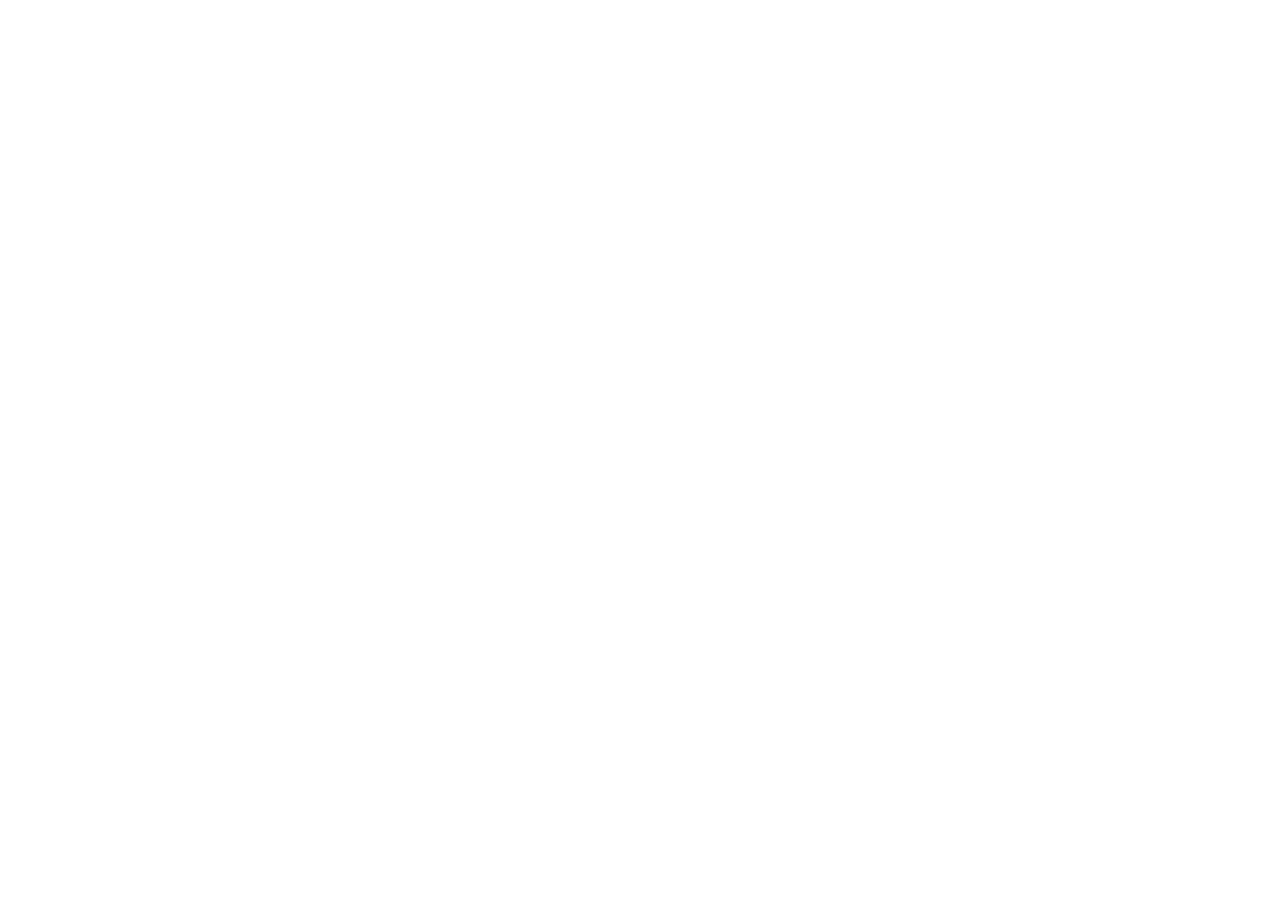
==== OfferList.html @ e4ed4c34 "add home page" ====
<!DOCTYPE html>
<html lang="en">
<head>
    <meta charset="UTF-8">
    <meta name="viewport" content="width=device-width, initial-scale=1.0">
    <meta http-equiv="X-UA-Compatible" content="ie=edge">
    <title>Offer List</title>
</head>
<body>
    
</body>
</html>
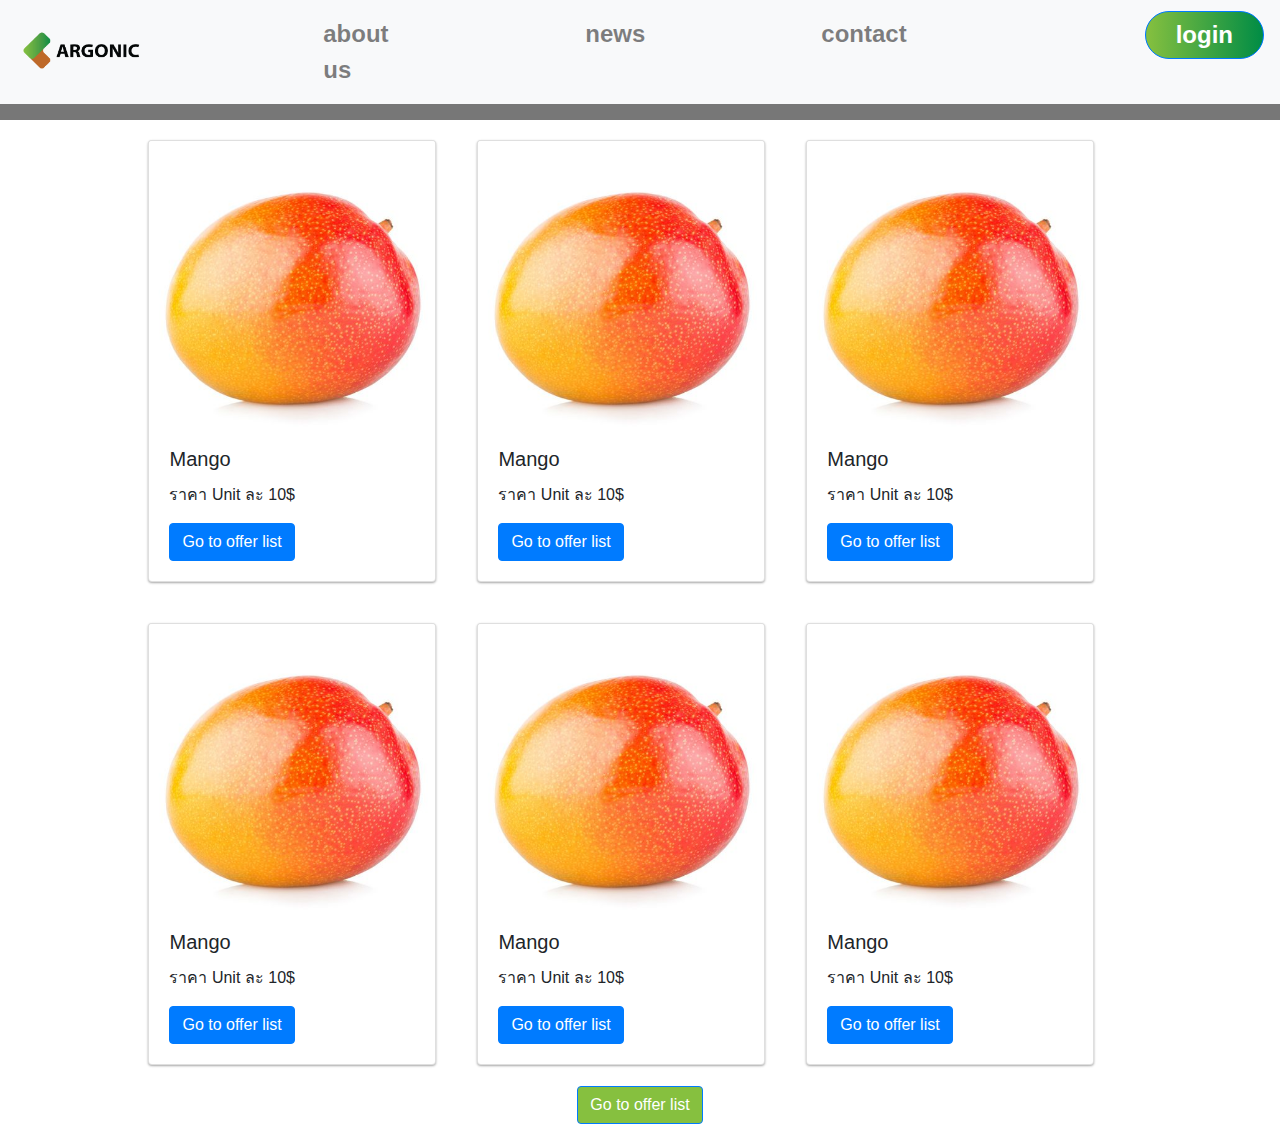
==== commit a67fbcad: "add pupup register and form Offer list" ====
--- a/OfferList.html
+++ b/OfferList.html
@@ -4,9 +4,156 @@
     <meta charset="UTF-8">
     <meta name="viewport" content="width=device-width, initial-scale=1.0">
     <meta http-equiv="X-UA-Compatible" content="ie=edge">
+    <link rel="stylesheet" href="https://stackpath.bootstrapcdn.com/bootstrap/4.3.1/css/bootstrap.min.css" integrity="sha384-ggOyR0iXCbMQv3Xipma34MD+dH/1fQ784/j6cY/iJTQUOhcWr7x9JvoRxT2MZw1T" crossorigin="anonymous">
+    <link rel="stylesheet" href="css/main.css">
     <title>Offer List</title>
 </head>
 <body>
+    <nav class="navbar navbar-expand-lg navbar-light bg-light" id="NavPosition">
+        <a class="navbar-brand" href="#" style="width:10%;"><img src="image/LogoArgo-01.png" alt="" style="width:120%;height:auto"></a>
+        <div class="collapse navbar-collapse" id="navbarNav">
+            <ul class="navbar-nav">
+            <li class="nav-item">
+                <a class="nav-link" href="#" >about us</a>
+            </li>
+            <li class="nav-item">
+                <a class="nav-link" href="#" >news</a>
+            </li>
+            <li class="nav-item">
+                <a class="nav-link" href="#" >contact</a>
+            </li>
+            <li class="nav-item">
+                <button id="login-navbar" type="button" class="btn btn-primary button-green" data-toggle="modal" data-target="#exampleModalLong">login</button>
+            </li>
+            </ul>
+        </div>
+    </nav>
+
+    <div class="modal fade" id="exampleModalLong" tabindex="-1" role="dialog" aria-labelledby="exampleModalLongTitle" aria-hidden="true">
+            <div class="modal-dialog" role="document" >
+                <div class="modal-content">
+                    <div class="modal-body">
+                        <div style="width: 100%;text-align: center;">
+                            <img src="image/LogoArgo-01.png" alt="">
+                        </div>
+                        <form>
+                            <div class="form-group">
+                                <label for="exampleInputEmail1">Username</label>
+                                <input type="text" class="form-control" id="exampleInputEmail1" aria-describedby="emailHelp" placeholder="Enter Username">
+                            </div>
+                            <div class="form-group">
+                                <label for="exampleInputPassword1">Password</label>
+                                <input type="password" class="form-control" id="exampleInputPassword1" placeholder="Enter Password">
+                            </div>
+                            <div style="width: 100%;text-align: center;margin-top:50px">
+                                <!-- <button type="submit" class="btn btn-primary button-green" id="popup-register">Submit</button> -->
+                                <button type="button" class="btn btn-primary button-green" data-toggle="modal" data-target="#exampleModalScrollable" id="popup-register">Register</button>
+                                <button type="submit" class="btn btn-primary button-green" id="popup-login">Submit</button>
+                            </div>
+                        </form>
+                    </div>
+                </div>
+                <!-- <img src="image/objpopup-01.png" alt="" style="width:50%;height:auto;bottom:0px;right:1px;"> -->
+            </div>
+        </div>
     
+        <div class="modal fade" id="exampleModalScrollable" tabindex="-1" role="dialog" aria-labelledby="exampleModalScrollableTitle" aria-hidden="true">
+            <div class="modal-dialog modal-dialog-scrollable" role="document">
+                <div class="modal-content">
+                <div class="modal-body">
+                    <div style="width: 100%;text-align: center;">
+                        <img src="image/LogoArgo-01.png" alt="">
+                    </div>
+                    <form>
+                        <div class="form-group">
+                            <label for="exampleInputEmail1">Country</label>
+                            <input type="text" class="form-control" id="exampleInputEmail1" aria-describedby="emailHelp" placeholder="Enter Country">
+                        </div>
+                        <div class="form-group">
+                            <label for="exampleInputEmail1">Name</label>
+                            <input type="text" class="form-control" id="exampleInputEmail1" aria-describedby="emailHelp" placeholder="First Name" style="width: 50%;">
+                            <input type="text" class="form-control" id="exampleInputEmail1" aria-describedby="emailHelp" placeholder="Last Name " style="display:inline-block;width: 50%;">
+                        </div>
+                        <div class="form-group">
+                            <label for="exampleInputEmail1">Phone Number</label>
+                            <input type="text" class="form-control" id="exampleInputEmail1" aria-describedby="emailHelp" placeholder="Enter Phone Number">
+                        </div>
+                        <div class="form-group">
+                            <label for="exampleInputEmail1">Email</label>
+                            <input type="email" class="form-control" id="exampleInputEmail1" aria-describedby="emailHelp" placeholder="Enter Email">
+                        </div>
+                        <div class="form-group">
+                            <label for="exampleInputEmail1">Password</label>
+                            <input type="password" class="form-control" id="exampleInputEmail1" aria-describedby="emailHelp" placeholder="Enter Password">
+                        </div>
+                                    
+                        <div style="width: 100%;text-align: center;margin-top:50px">
+                            <button type="submit" class="btn btn-primary button-green" id="popup-login">Register</button>
+                        </div>
+                    </form>
+                </div>
+            </div>
+        </div>
+    </div>
+
+    <div style="width:100%;height:20px;background-color:#777;margin-top:100px"></div>
+
+    <div id="ShowGoods">
+        <div class="card shadow-design" style="width: 18rem;">
+            <img src="image/mango-test.jpg" class="card-img-top" alt="...">
+            <div class="card-body">
+                <h5 class="card-title">Mango</h5>
+                <p class="card-text">ราคา Unit ละ 10$</p>
+                <a href="#" class="btn btn-primary">Go to offer list</a>
+            </div>
+        </div>
+        <div class="card shadow-design" style="width: 18rem;">
+            <img src="image/mango-test.jpg" class="card-img-top" alt="...">
+            <div class="card-body">
+                <h5 class="card-title">Mango</h5>
+                <p class="card-text">ราคา Unit ละ 10$</p>
+                <a href="#" class="btn btn-primary">Go to offer list</a>
+            </div>
+        </div>
+        <div class="card shadow-design" style="width: 18rem;">
+            <img src="image/mango-test.jpg" class="card-img-top" alt="...">
+            <div class="card-body">
+                <h5 class="card-title">Mango</h5>
+                <p class="card-text">ราคา Unit ละ 10$</p>
+                <a href="#" class="btn btn-primary">Go to offer list</a>
+            </div>
+        </div>
+        <div class="card shadow-design" style="width: 18rem;">
+            <img src="image/mango-test.jpg" class="card-img-top" alt="...">
+            <div class="card-body">
+                <h5 class="card-title">Mango</h5>
+                <p class="card-text">ราคา Unit ละ 10$</p>
+                <a href="#" class="btn btn-primary">Go to offer list</a>
+            </div>
+        </div>
+        <div class="card shadow-design" style="width: 18rem;">
+            <img src="image/mango-test.jpg" class="card-img-top" alt="...">
+            <div class="card-body">
+                <h5 class="card-title">Mango</h5>
+                <p class="card-text">ราคา Unit ละ 10$</p>
+                <a href="#" class="btn btn-primary">Go to offer list</a>
+            </div>
+        </div>
+        <div class="card shadow-design" style="width: 18rem;">
+            <img src="image/mango-test.jpg" class="card-img-top" alt="...">
+            <div class="card-body">
+                <h5 class="card-title">Mango</h5>
+                <p class="card-text">ราคา Unit ละ 10$</p>
+                <a href="#" class="btn btn-primary">Go to offer list</a>
+            </div>
+        </div>   
+        <div style="width: 100%;text-align: center;">
+            <a href="#" class="btn btn-primary" id="ShowMore">Go to offer list</a>            
+        </div> 
+    </div>
+    
+    <script src="https://code.jquery.com/jquery-3.3.1.slim.min.js" integrity="sha384-q8i/X+965DzO0rT7abK41JStQIAqVgRVzpbzo5smXKp4YfRvH+8abtTE1Pi6jizo" crossorigin="anonymous"></script>
+    <script src="https://cdnjs.cloudflare.com/ajax/libs/popper.js/1.14.7/umd/popper.min.js" integrity="sha384-UO2eT0CpHqdSJQ6hJty5KVphtPhzWj9WO1clHTMGa3JDZwrnQq4sF86dIHNDz0W1" crossorigin="anonymous"></script>
+    <script src="https://stackpath.bootstrapcdn.com/bootstrap/4.3.1/js/bootstrap.min.js" integrity="sha384-JjSmVgyd0p3pXB1rRibZUAYoIIy6OrQ6VrjIEaFf/nJGzIxFDsf4x0xIM+B07jRM" crossorigin="anonymous"></script>
 </body>
 </html>--- a/css/main.css
+++ b/css/main.css
@@ -0,0 +1,112 @@
+/* div, img, a{
+    border: 1px solid black;
+} */
+
+body{
+    margin: 0%;
+    padding: 0%;
+    background-image: url("image/test-background.jpg");
+    background-size: 60%;
+}
+.shadow-design {
+    box-shadow: 0 1px 3px rgba(0,0,0,0.12), 0 1px 2px rgba(0,0,0,0.24);
+    transition: all 0.3s cubic-bezier(.25,.8,.25,1);
+}
+.shadow-design:hover {
+    box-shadow: 0 14px 28px rgba(0,0,0,0.25), 0 10px 10px rgba(0,0,0,0.22);
+}
+.button-green{
+    background-image: linear-gradient(90deg,#86c03f ,#008c45);
+    text-align: center;
+    font-weight: bold;
+    font-size: 1em;
+}
+
+/* navbar */
+.nav-item{
+    margin-left: 160px;
+}
+#NavPosition{
+    position: fixed;
+    top: 0%;
+    z-index: 99;
+}
+.navbar-expand-lg{
+    width: 100%;
+    font-size: 1.5em;
+    font-weight: bold;
+}
+.navbar-toggler{
+    margin-right: 10% !important;
+}
+#login-navbar{
+    margin-left:70px;
+    margin-top: 3px;
+    border-radius: 25px;
+    padding: 5px 30px;
+}
+/* navbar */
+
+/* login */
+form{
+    padding: 0 30px;
+}
+.form-group{
+    margin-top: 20px;
+}
+.form-group>input{
+    border-radius: 25px;
+}
+.modal-body>div>img{
+    width: 50%;
+    height: auto;
+}
+#popup-login{
+    border-radius: 25px;
+    padding: 5px 30px;
+}
+#popup-register{
+    border-radius: 25px;
+    padding: 5px 30px;
+}
+/* login */
+
+/* Fill Search */
+#SearchFilltext{
+    width:800px; 
+    margin:150px auto;
+    color: white;
+    font-weight: bold;
+    font-size: 2em;
+    text-align: center;
+}
+/* Fill Search */
+
+/*SomeText*/
+#SomeText{
+    color: black;
+    font-weight: bold;
+    font-size: 3.5em;
+    text-align: center;
+
+}
+/*SomeText*/
+
+/* Show Goods */
+#ShowGoods{
+    padding: 0 10%;
+    display: flex;
+    flex-wrap: wrap;
+}
+.card{
+    margin: 2%;
+}
+/* Show Goods */
+
+/* ShowMore */
+#ShowMore{
+    text-align: center;
+    background-color: #86c03f;
+}
+/* ShowMore */
+
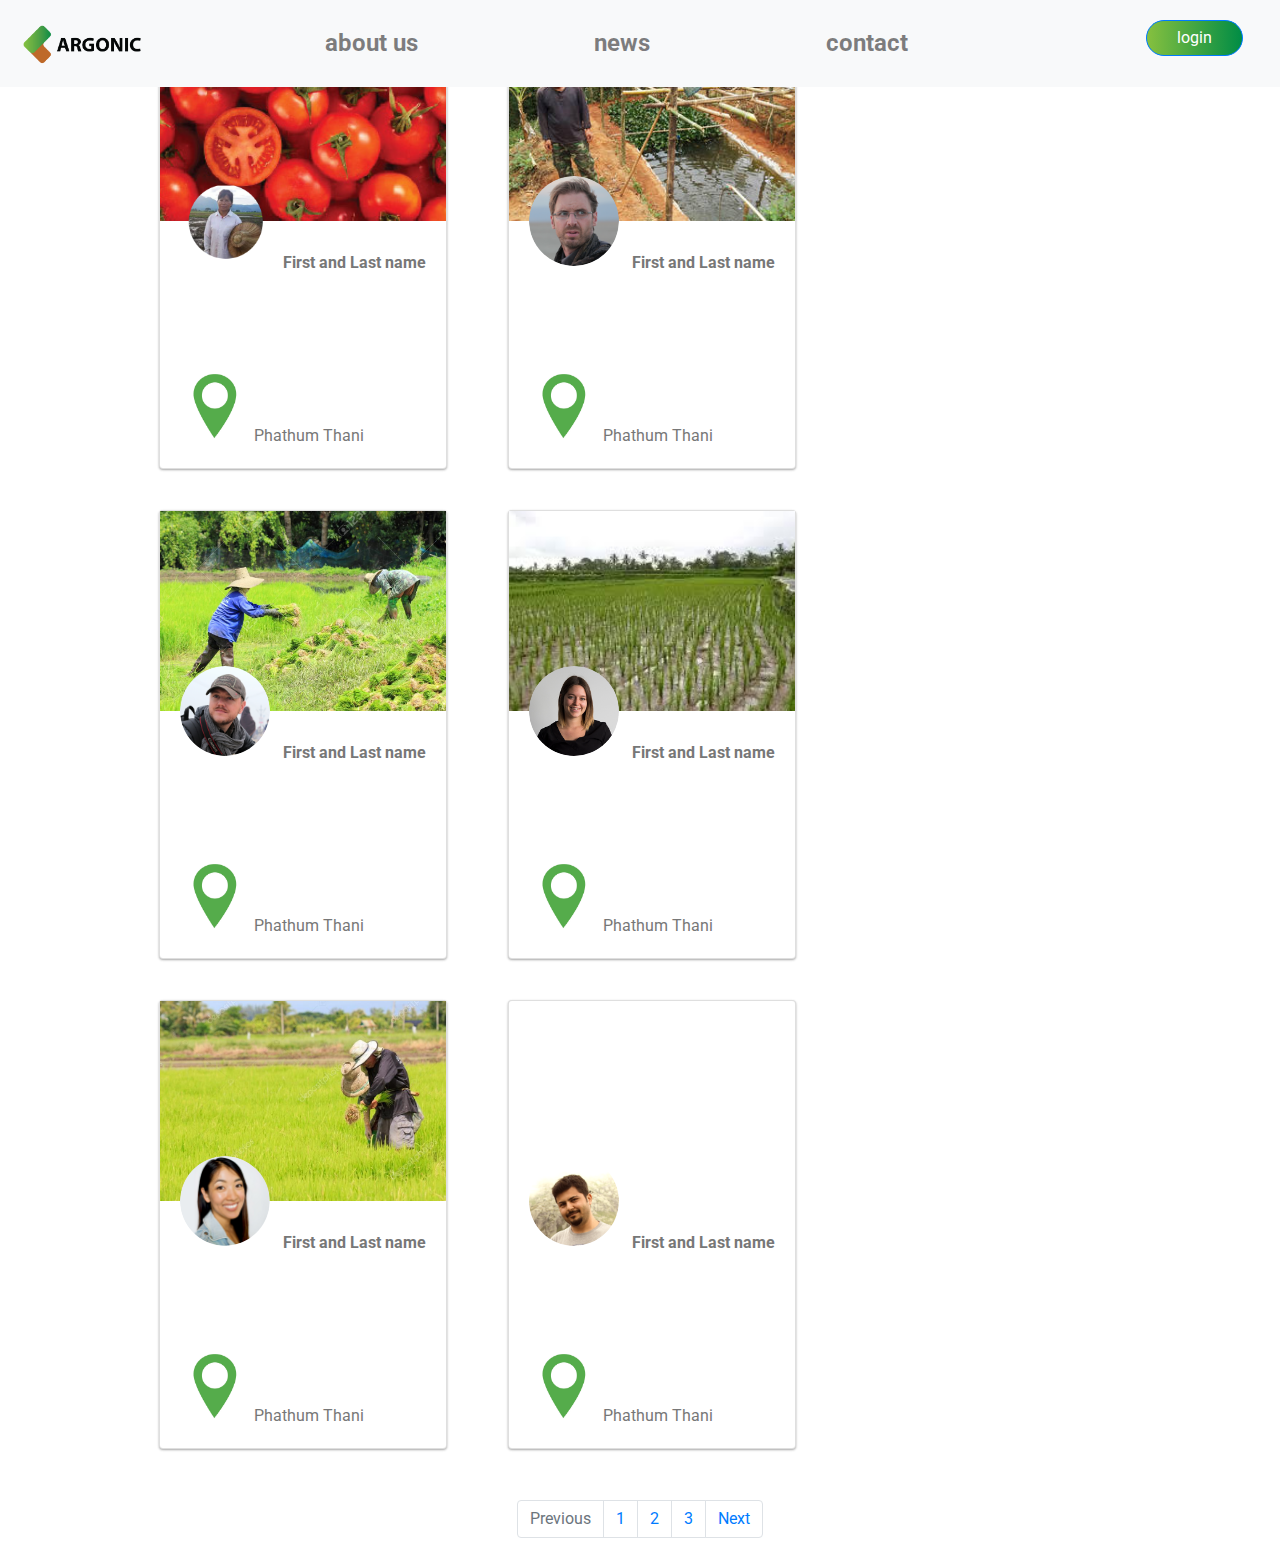
==== commit 98fe6046: "ZZZ" ====
--- a/OfferList.html
+++ b/OfferList.html
@@ -4,23 +4,26 @@
     <meta charset="UTF-8">
     <meta name="viewport" content="width=device-width, initial-scale=1.0">
     <meta http-equiv="X-UA-Compatible" content="ie=edge">
+    <link rel="stylesheet" href="css/main.css">
+    <link rel="stylesheet" href="css/OfferList.css">
     <link rel="stylesheet" href="https://stackpath.bootstrapcdn.com/bootstrap/4.3.1/css/bootstrap.min.css" integrity="sha384-ggOyR0iXCbMQv3Xipma34MD+dH/1fQ784/j6cY/iJTQUOhcWr7x9JvoRxT2MZw1T" crossorigin="anonymous">
-    <link rel="stylesheet" href="css/main.css">
-    <title>Offer List</title>
+    
+    
+    <title>ARGONIC</title>
 </head>
 <body>
     <nav class="navbar navbar-expand-lg navbar-light bg-light" id="NavPosition">
-        <a class="navbar-brand" href="#" style="width:10%;"><img src="image/LogoArgo-01.png" alt="" style="width:120%;height:auto"></a>
+        <a class="navbar-brand" href="#" style="width:10%;"><img src="image/LogoArgo-01.png" alt="" style="width:120%;height:auto;margin-top: 5px;"></a>
         <div class="collapse navbar-collapse" id="navbarNav">
             <ul class="navbar-nav">
             <li class="nav-item">
-                <a class="nav-link" href="#" >about us</a>
+                <a class="nav-link" href="https://www.facebook.com/Kustartup/" target="_blank">about us</a>
             </li>
             <li class="nav-item">
-                <a class="nav-link" href="#" >news</a>
+                <a class="nav-link" href="https://www.thairath.co.th/tags/%E0%B8%9F%E0%B8%B2%E0%B8%A3%E0%B9%8C%E0%B8%A1%E0%B9%80%E0%B8%81%E0%B8%A9%E0%B8%95%E0%B8%A3%E0%B8%AD%E0%B8%B4%E0%B8%99%E0%B8%97%E0%B8%A3%E0%B8%B5%E0%B8%A2%E0%B9%8C" target="_blank">news</a>
             </li>
             <li class="nav-item">
-                <a class="nav-link" href="#" >contact</a>
+                <a class="nav-link" href="https://www.facebook.com/tanakrid.chanburi" target="_blank">contact</a>
             </li>
             <li class="nav-item">
                 <button id="login-navbar" type="button" class="btn btn-primary button-green" data-toggle="modal" data-target="#exampleModalLong">login</button>
@@ -30,128 +33,160 @@
     </nav>
 
     <div class="modal fade" id="exampleModalLong" tabindex="-1" role="dialog" aria-labelledby="exampleModalLongTitle" aria-hidden="true">
-            <div class="modal-dialog" role="document" >
-                <div class="modal-content">
-                    <div class="modal-body">
-                        <div style="width: 100%;text-align: center;">
-                            <img src="image/LogoArgo-01.png" alt="">
-                        </div>
-                        <form>
-                            <div class="form-group">
-                                <label for="exampleInputEmail1">Username</label>
-                                <input type="text" class="form-control" id="exampleInputEmail1" aria-describedby="emailHelp" placeholder="Enter Username">
-                            </div>
-                            <div class="form-group">
-                                <label for="exampleInputPassword1">Password</label>
-                                <input type="password" class="form-control" id="exampleInputPassword1" placeholder="Enter Password">
-                            </div>
-                            <div style="width: 100%;text-align: center;margin-top:50px">
-                                <!-- <button type="submit" class="btn btn-primary button-green" id="popup-register">Submit</button> -->
-                                <button type="button" class="btn btn-primary button-green" data-toggle="modal" data-target="#exampleModalScrollable" id="popup-register">Register</button>
-                                <button type="submit" class="btn btn-primary button-green" id="popup-login">Submit</button>
-                            </div>
-                        </form>
-                    </div>
-                </div>
-                <!-- <img src="image/objpopup-01.png" alt="" style="width:50%;height:auto;bottom:0px;right:1px;"> -->
-            </div>
-        </div>
-    
-        <div class="modal fade" id="exampleModalScrollable" tabindex="-1" role="dialog" aria-labelledby="exampleModalScrollableTitle" aria-hidden="true">
-            <div class="modal-dialog modal-dialog-scrollable" role="document">
-                <div class="modal-content">
+        <div class="modal-dialog" role="document" >
+            <div class="modal-content">
                 <div class="modal-body">
                     <div style="width: 100%;text-align: center;">
                         <img src="image/LogoArgo-01.png" alt="">
                     </div>
                     <form>
                         <div class="form-group">
-                            <label for="exampleInputEmail1">Country</label>
-                            <input type="text" class="form-control" id="exampleInputEmail1" aria-describedby="emailHelp" placeholder="Enter Country">
+                            <label for="exampleInputEmail1">Username</label>
+                            <input type="text" class="form-control" id="exampleInputEmail1" aria-describedby="emailHelp" placeholder="Enter Username">
                         </div>
                         <div class="form-group">
-                            <label for="exampleInputEmail1">Name</label>
-                            <input type="text" class="form-control" id="exampleInputEmail1" aria-describedby="emailHelp" placeholder="First Name" style="width: 50%;">
-                            <input type="text" class="form-control" id="exampleInputEmail1" aria-describedby="emailHelp" placeholder="Last Name " style="display:inline-block;width: 50%;">
+                            <label for="exampleInputPassword1">Password</label>
+                            <input type="password" class="form-control" id="exampleInputPassword1" placeholder="Enter Password">
                         </div>
-                        <div class="form-group">
-                            <label for="exampleInputEmail1">Phone Number</label>
-                            <input type="text" class="form-control" id="exampleInputEmail1" aria-describedby="emailHelp" placeholder="Enter Phone Number">
-                        </div>
-                        <div class="form-group">
-                            <label for="exampleInputEmail1">Email</label>
-                            <input type="email" class="form-control" id="exampleInputEmail1" aria-describedby="emailHelp" placeholder="Enter Email">
-                        </div>
-                        <div class="form-group">
-                            <label for="exampleInputEmail1">Password</label>
-                            <input type="password" class="form-control" id="exampleInputEmail1" aria-describedby="emailHelp" placeholder="Enter Password">
-                        </div>
-                                    
                         <div style="width: 100%;text-align: center;margin-top:50px">
-                            <button type="submit" class="btn btn-primary button-green" id="popup-login">Register</button>
+                            <button type="button" class="btn btn-primary button-green" data-toggle="modal" data-target="#exampleModalScrollable" id="popup-register" data-dismiss="modal">Register</button>
+                            <button type="submit" class="btn btn-primary button-green" id="popup-login">Submit</button>
                         </div>
                     </form>
                 </div>
             </div>
+            <!-- <img src="image/objpopup-01.png" alt="" style="width:50%;height:auto;bottom:0px;right:1px;"> -->
         </div>
     </div>
 
-    <div style="width:100%;height:20px;background-color:#777;margin-top:100px"></div>
+    <div class="modal fade" id="exampleModalScrollable" tabindex="-1" role="dialog" aria-labelledby="exampleModalScrollableTitle" aria-hidden="true">
+        <div class="modal-dialog modal-dialog-scrollable" role="document">
+            <div class="modal-content">
+            <div class="modal-body">
+                <div style="width: 100%;text-align: center;">
+                    <img src="image/LogoArgo-01.png" alt="">
+                </div>
+                <form>
+                    <div class="form-group">
+                        <label for="exampleInputEmail1">Country</label>
+                        <input type="text" class="form-control" id="exampleInputEmail1" aria-describedby="emailHelp" placeholder="Enter Country">
+                    </div>
+                    <label for="exampleInputEmail1">Country</label>
+                    <div class="form-row">
+                            <div class="col">
+                              <input type="text" class="form-control" placeholder="First name">
+                            </div>
+                            <div class="col">
+                              <input type="text" class="form-control" placeholder="Last name">
+                            </div>
+                          </div>
+                    <div class="form-group">
+                        <label for="exampleInputEmail1">Phone Number</label>
+                        <input type="text" class="form-control" id="exampleInputEmail1" aria-describedby="emailHelp" placeholder="Enter Phone Number">
+                    </div>
+                    <div class="form-group">
+                        <label for="exampleInputEmail1">Email</label>
+                        <input type="email" class="form-control" id="exampleInputEmail1" aria-describedby="emailHelp" placeholder="Enter Email">
+                    </div>
+                    <div class="form-group">
+                        <label for="exampleInputEmail1">Password</label>
+                        <input type="password" class="form-control" id="exampleInputEmail1" aria-describedby="emailHelp" placeholder="Enter Password">
+                    </div>
+                                
+                    <div style="width: 100%;text-align: center;margin-top:50px">
+                        <button type="submit" class="btn btn-primary button-green" id="popup-login">Register</button>
+                    </div>
+                </form>
+            </div>
+            </div>
+        </div>
+    </div>
 
     <div id="ShowGoods">
-        <div class="card shadow-design" style="width: 18rem;">
-            <img src="image/mango-test.jpg" class="card-img-top" alt="...">
+    <div class="card shadow-design" style="width: 18rem;">
+        <a href="ProfileGoods.html" style="text-decoration:none;color:#777;">
+            <div class="type-goods" style="background-image: url('image/Untitled-1-02.jpg');"></div>
             <div class="card-body">
-                <h5 class="card-title">Mango</h5>
-                <p class="card-text">ราคา Unit ละ 10$</p>
-                <a href="#" class="btn btn-primary">Go to offer list</a>
+                <div class="picture-vendor" style="background-image:url('image/Pa.png')"></div>
+                <p class="name-vendor">First and Last name</p>
+                <div id="icon-location" style="background-image: url('image/obj-04.jpg');display: inline-block"></div>
+                <p style="display:inline;">Phathum Thani</p>
             </div>
-        </div>
-        <div class="card shadow-design" style="width: 18rem;">
-            <img src="image/mango-test.jpg" class="card-img-top" alt="...">
+        </a>
+    </div>
+    <div class="card shadow-design" style="width: 18rem;">
+        <a href="ProfileGoods.html" style="text-decoration:none;color:#777;">
+            <div class="type-goods" style="background-image: url('image/2e582377a0.jpg');"></div>
             <div class="card-body">
-                <h5 class="card-title">Mango</h5>
-                <p class="card-text">ราคา Unit ละ 10$</p>
-                <a href="#" class="btn btn-primary">Go to offer list</a>
+                <div class="picture-vendor" style="background-image:url('image/will+on+lake.png')"></div>
+                <p class="name-vendor">First and Last name</p>
+                <div id="icon-location" style="background-image: url('image/obj-04.jpg');display: inline-block"></div>
+                <p style="display:inline;">Phathum Thani</p>
             </div>
-        </div>
-        <div class="card shadow-design" style="width: 18rem;">
-            <img src="image/mango-test.jpg" class="card-img-top" alt="...">
+        </a>
+    </div>
+    <div class="card shadow-design" style="width: 18rem;">
+        <a href="ProfileGoods.html" style="text-decoration:none;color:#777;">
+            <div class="type-goods" style="background-image: url('image/21481701-farmer-working-rice-plant-in-farm-of-thailand.jpg');"></div>
             <div class="card-body">
-                <h5 class="card-title">Mango</h5>
-                <p class="card-text">ราคา Unit ละ 10$</p>
-                <a href="#" class="btn btn-primary">Go to offer list</a>
+                <div class="picture-vendor" style="background-image:url('image/tim+in+India+profile_circle.png')"></div>
+                <p class="name-vendor">First and Last name</p>
+                <div id="icon-location" style="background-image: url('image/obj-04.jpg');display: inline-block"></div>
+                <p style="display:inline;">Phathum Thani</p>
             </div>
-        </div>
-        <div class="card shadow-design" style="width: 18rem;">
-            <img src="image/mango-test.jpg" class="card-img-top" alt="...">
+        </a>
+    </div>
+    <div class="card shadow-design" style="width: 18rem;">
+        <a href="ProfileGoods.html" style="text-decoration:none;color:#777;">
+            <div class="type-goods" style="background-image: url('image/images.jpg');"></div>
             <div class="card-body">
-                <h5 class="card-title">Mango</h5>
-                <p class="card-text">ราคา Unit ละ 10$</p>
-                <a href="#" class="btn btn-primary">Go to offer list</a>
+                <div class="picture-vendor" style="background-image:url('image/Profile-Picture-Pauline-Suy-circle-ScripturaEngage.png')"></div>
+                <p class="name-vendor">First and Last name</p>
+                <div id="icon-location" style="background-image: url('image/obj-04.jpg');display: inline-block"></div>
+                <p style="display:inline;">Phathum Thani</p>
             </div>
-        </div>
-        <div class="card shadow-design" style="width: 18rem;">
-            <img src="image/mango-test.jpg" class="card-img-top" alt="...">
+        </a>
+    </div>
+    <div class="card shadow-design" style="width: 18rem;">
+        <a href="ProfileGoods.html" style="text-decoration:none;color:#777;">
+            <div class="type-goods" style="background-image: url('image/depositphotos_32103417-stock-photo-farmer-working-rice-plant-in.jpg');"></div>
             <div class="card-body">
-                <h5 class="card-title">Mango</h5>
-                <p class="card-text">ราคา Unit ละ 10$</p>
-                <a href="#" class="btn btn-primary">Go to offer list</a>
+                <div class="picture-vendor" style="background-image:url('image/circle-profile-picture.png')"></div>
+                <p class="name-vendor">First and Last name</p>
+                <div id="icon-location" style="background-image: url('image/obj-04.jpg');display: inline-block"></div>
+                <p style="display:inline;">Phathum Thani</p>
             </div>
-        </div>
-        <div class="card shadow-design" style="width: 18rem;">
-            <img src="image/mango-test.jpg" class="card-img-top" alt="...">
+        </a>
+    </div>
+    <div class="card shadow-design" style="width: 18rem;">
+        <a href="ProfileGoods.html" style="text-decoration:none;color:#777;">
+            <div class="type-goods" style="background-image: url('image/farmer-using-lawn-mower-instead-of-sickle-to-harvest-rice-plants-innovation-idea-concept_rmmlrp950_thumbnail-full01.png');"></div>
             <div class="card-body">
-                <h5 class="card-title">Mango</h5>
-                <p class="card-text">ราคา Unit ละ 10$</p>
-                <a href="#" class="btn btn-primary">Go to offer list</a>
+                <div class="picture-vendor" style="background-image:url('image/profile_circle_975_sepia.png')"></div>
+                <p class="name-vendor">First and Last name</p>
+                <div id="icon-location" style="background-image: url('image/obj-04.jpg');display: inline-block"></div>
+                <p style="display:inline;">Phathum Thani</p>
             </div>
-        </div>   
-        <div style="width: 100%;text-align: center;">
-            <a href="#" class="btn btn-primary" id="ShowMore">Go to offer list</a>            
-        </div> 
+        </a>
+    </div>  
+                        
     </div>
-    
+    <nav aria-label="Page navigation example" style="margin-top: 30px;">
+        <ul class="pagination justify-content-center">
+            <li class="page-item disabled">
+            <a class="page-link" href="#" tabindex="-1" aria-disabled="true">Previous</a>
+            </li>
+            <li class="page-item"><a class="page-link" href="#">1</a></li>
+            <li class="page-item"><a class="page-link" href="#">2</a></li>
+            <li class="page-item"><a class="page-link" href="#">3</a></li>
+            <li class="page-item">
+            <a class="page-link" href="#">Next</a>
+            </li>
+        </ul>
+    </nav>
+
+
+    <script src="js/main.js"></script>
     <script src="https://code.jquery.com/jquery-3.3.1.slim.min.js" integrity="sha384-q8i/X+965DzO0rT7abK41JStQIAqVgRVzpbzo5smXKp4YfRvH+8abtTE1Pi6jizo" crossorigin="anonymous"></script>
     <script src="https://cdnjs.cloudflare.com/ajax/libs/popper.js/1.14.7/umd/popper.min.js" integrity="sha384-UO2eT0CpHqdSJQ6hJty5KVphtPhzWj9WO1clHTMGa3JDZwrnQq4sF86dIHNDz0W1" crossorigin="anonymous"></script>
     <script src="https://stackpath.bootstrapcdn.com/bootstrap/4.3.1/js/bootstrap.min.js" integrity="sha384-JjSmVgyd0p3pXB1rRibZUAYoIIy6OrQ6VrjIEaFf/nJGzIxFDsf4x0xIM+B07jRM" crossorigin="anonymous"></script>
--- a/css/main.css
+++ b/css/main.css
@@ -1,7 +1,13 @@
+@import url('https://fonts.googleapis.com/css?family=Roboto');
+
+
 /* div, img, a{
     border: 1px solid black;
 } */
 
+.Roboto{
+    font-family: 'roboto';
+}
 body{
     margin: 0%;
     padding: 0%;
@@ -27,6 +33,7 @@
     margin-left: 160px;
 }
 #NavPosition{
+    width: 100%;
     position: fixed;
     top: 0%;
     z-index: 99;
@@ -54,7 +61,7 @@
 .form-group{
     margin-top: 20px;
 }
-.form-group>input{
+.form-group>input, .col>input{
     border-radius: 25px;
 }
 .modal-body>div>img{
@@ -99,7 +106,17 @@
     flex-wrap: wrap;
 }
 .card{
-    margin: 2%;
+    margin: 2% 3%;
+}
+.type-goods{
+    height: 200px;
+    background-size: 130%;
+    background-position: center;
+}
+.card-title{
+    text-align: center;
+    color: #777777;
+    font-size: 1.5em;
 }
 /* Show Goods */
 
@@ -107,6 +124,7 @@
 #ShowMore{
     text-align: center;
     background-color: #86c03f;
+    margin: 30px;
 }
 /* ShowMore */
 
--- a/css/OfferList.css
+++ b/css/OfferList.css
@@ -0,0 +1,25 @@
+.picture-vendor{
+    width: 90px;
+    height: 90px;
+    border-radius: 50px;
+    background-size: 100%;
+    background-position: center;
+    position: relative; 
+    top: -65px;
+}
+.name-vendor{
+    text-align: right;
+    position: relative;
+    top: -80px;
+    font-weight: bold;
+    font-size: 1em;
+}
+.location-vendor{
+    width: 100%;
+}
+#icon-location{
+    width: 70px;
+    height: 70px;
+    background-size: 100%;
+    background-position: center;
+}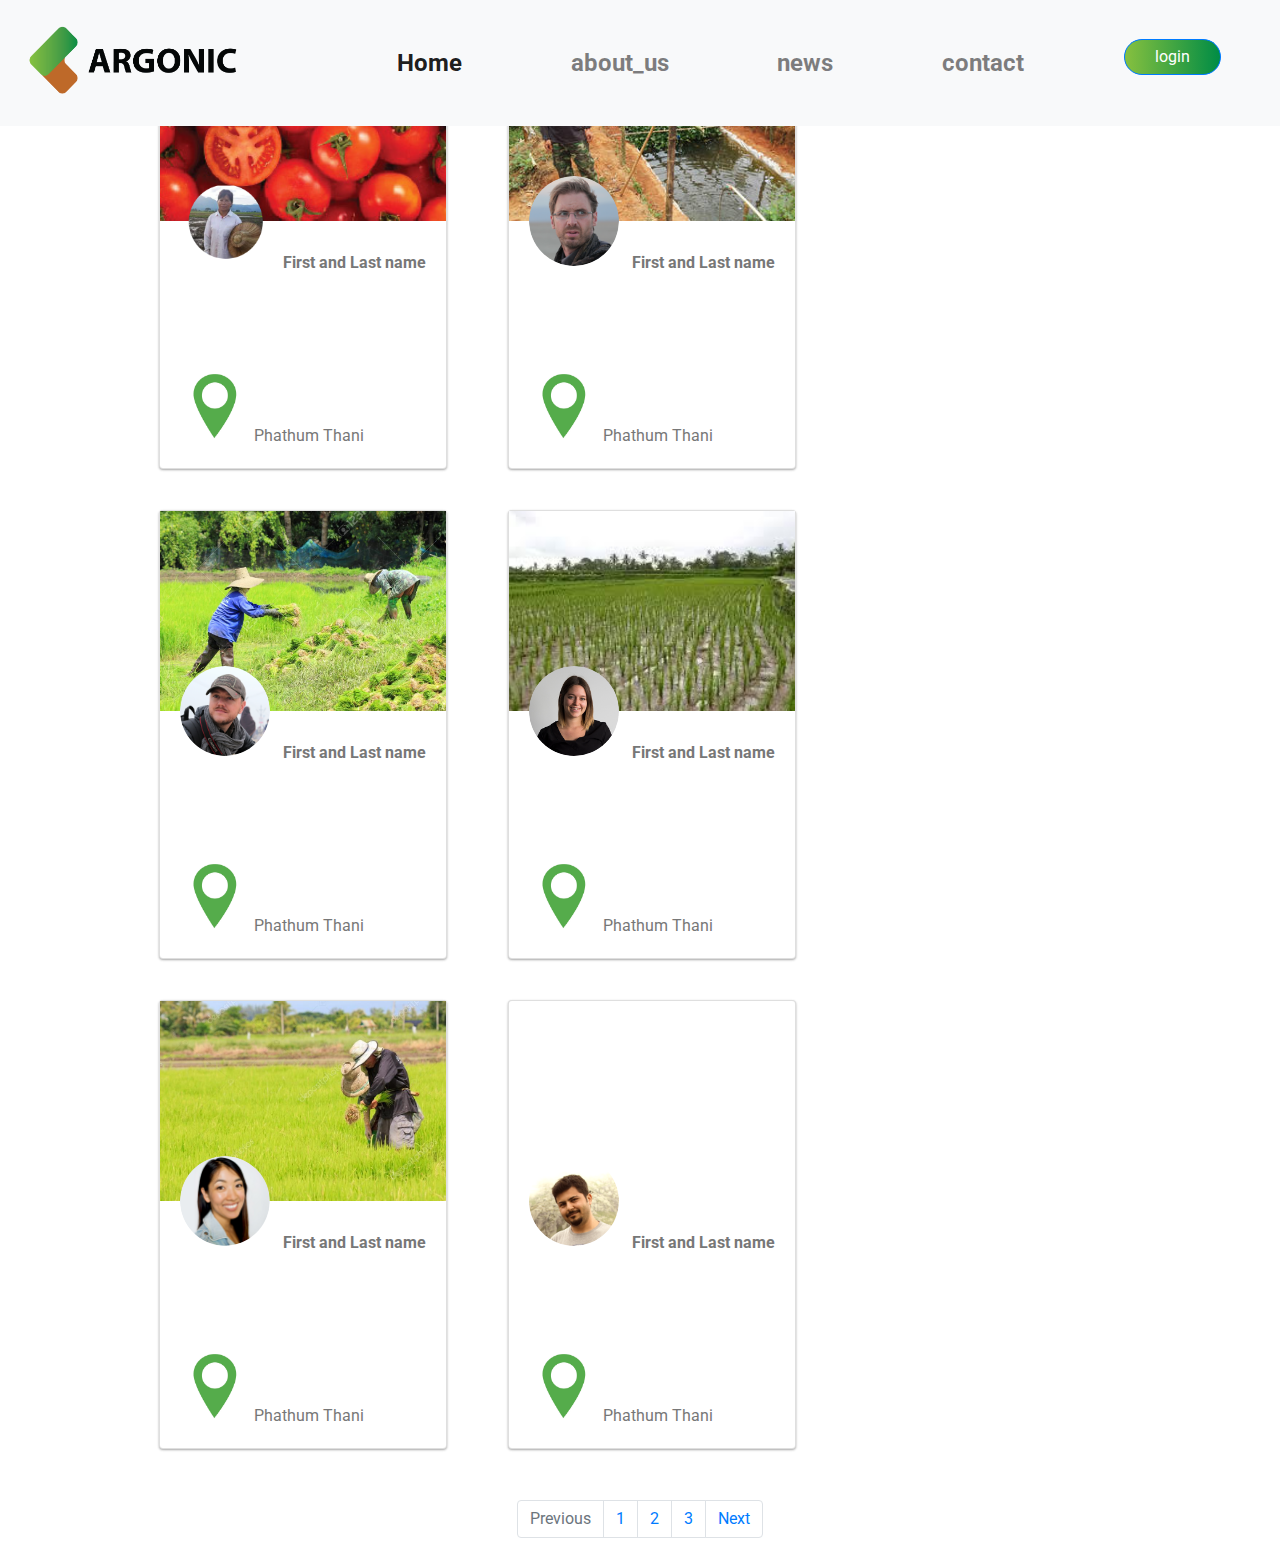
==== commit 1e017667: "fix navbar" ====
--- a/OfferList.html
+++ b/OfferList.html
@@ -12,25 +12,37 @@
     <title>ARGONIC</title>
 </head>
 <body>
-    <nav class="navbar navbar-expand-lg navbar-light bg-light" id="NavPosition">
-        <a class="navbar-brand" href="#" style="width:10%;"><img src="image/LogoArgo-01.png" alt="" style="width:120%;height:auto;margin-top: 5px;"></a>
-        <div class="collapse navbar-collapse" id="navbarNav">
-            <ul class="navbar-nav">
-            <li class="nav-item">
-                <a class="nav-link" href="https://www.facebook.com/Kustartup/" target="_blank">about us</a>
-            </li>
-            <li class="nav-item">
-                <a class="nav-link" href="https://www.thairath.co.th/tags/%E0%B8%9F%E0%B8%B2%E0%B8%A3%E0%B9%8C%E0%B8%A1%E0%B9%80%E0%B8%81%E0%B8%A9%E0%B8%95%E0%B8%A3%E0%B8%AD%E0%B8%B4%E0%B8%99%E0%B8%97%E0%B8%A3%E0%B8%B5%E0%B8%A2%E0%B9%8C" target="_blank">news</a>
-            </li>
-            <li class="nav-item">
-                <a class="nav-link" href="https://www.facebook.com/tanakrid.chanburi" target="_blank">contact</a>
-            </li>
-            <li class="nav-item">
-                <button id="login-navbar" type="button" class="btn btn-primary button-green" data-toggle="modal" data-target="#exampleModalLong">login</button>
-            </li>
-            </ul>
-        </div>
-    </nav>
+        <nav class="navbar navbar-expand-lg navbar-light bg-light" id="NavPosition">
+                <a class="navbar-brand" href="index.html">
+                    <img src="image/LogoArgo-01.png" alt="" width="265" height="100" class="d-inline-block align-top">
+                </a>
+        
+                <button class="navbar-toggler" type="button" data-toggle="collapse" data-target="#navbarNav" aria-controls="navbarNav" aria-expanded="false" aria-label="Toggle navigation">
+                    <span class="navbar-toggler-icon"></span>
+                </button>
+        
+                <div class="collapse navbar-collapse" id="navbarNav">
+                    <ul class="navbar-nav">
+        
+                    <li class="nav-item active">
+                        <a class="nav-link" href="#">Home <span class="sr-only">(current)</span></a>
+                    </li>
+        
+                    <li class="nav-item">
+                        <a class="nav-link" href="https://www.facebook.com/Kustartup/" target="_blank">about_us</a>
+                    </li>
+                    <li class="nav-item">
+                        <a class="nav-link" href="https://www.thairath.co.th/tags/%E0%B8%9F%E0%B8%B2%E0%B8%A3%E0%B9%8C%E0%B8%A1%E0%B9%80%E0%B8%81%E0%B8%A9%E0%B8%95%E0%B8%A3%E0%B8%AD%E0%B8%B4%E0%B8%99%E0%B8%97%E0%B8%A3%E0%B8%B5%E0%B8%A2%E0%B9%8C" target="_blank">news</a>
+                    </li>
+                    <li class="nav-item">
+                        <a class="nav-link" href="https://www.facebook.com/tanakrid.chanburi" target="_blank">contact</a>
+                    </li>
+                    <li class="nav-item">
+                        <button id="login-navbar" type="button" class="btn btn-primary button-green" data-toggle="modal" data-target="#exampleModalLong">login</button>
+                    </li>
+                    </ul>
+                </div>
+            </nav>
 
     <div class="modal fade" id="exampleModalLong" tabindex="-1" role="dialog" aria-labelledby="exampleModalLongTitle" aria-hidden="true">
         <div class="modal-dialog" role="document" >
--- a/css/main.css
+++ b/css/main.css
@@ -1,9 +1,4 @@
 @import url('https://fonts.googleapis.com/css?family=Roboto');
-
-
-/* div, img, a{
-    border: 1px solid black;
-} */
 
 .Roboto{
     font-family: 'roboto';
@@ -30,7 +25,7 @@
 
 /* navbar */
 .nav-item{
-    margin-left: 160px;
+    margin-left: 20%;
 }
 #NavPosition{
     width: 100%;
@@ -47,8 +42,6 @@
     margin-right: 10% !important;
 }
 #login-navbar{
-    margin-left:70px;
-    margin-top: 3px;
     border-radius: 25px;
     padding: 5px 30px;
 }
@@ -58,9 +51,9 @@
 form{
     padding: 0 30px;
 }
-.form-group{
+/* .form-group{
     margin-top: 20px;
-}
+} */
 .form-group>input, .col>input{
     border-radius: 25px;
 }
